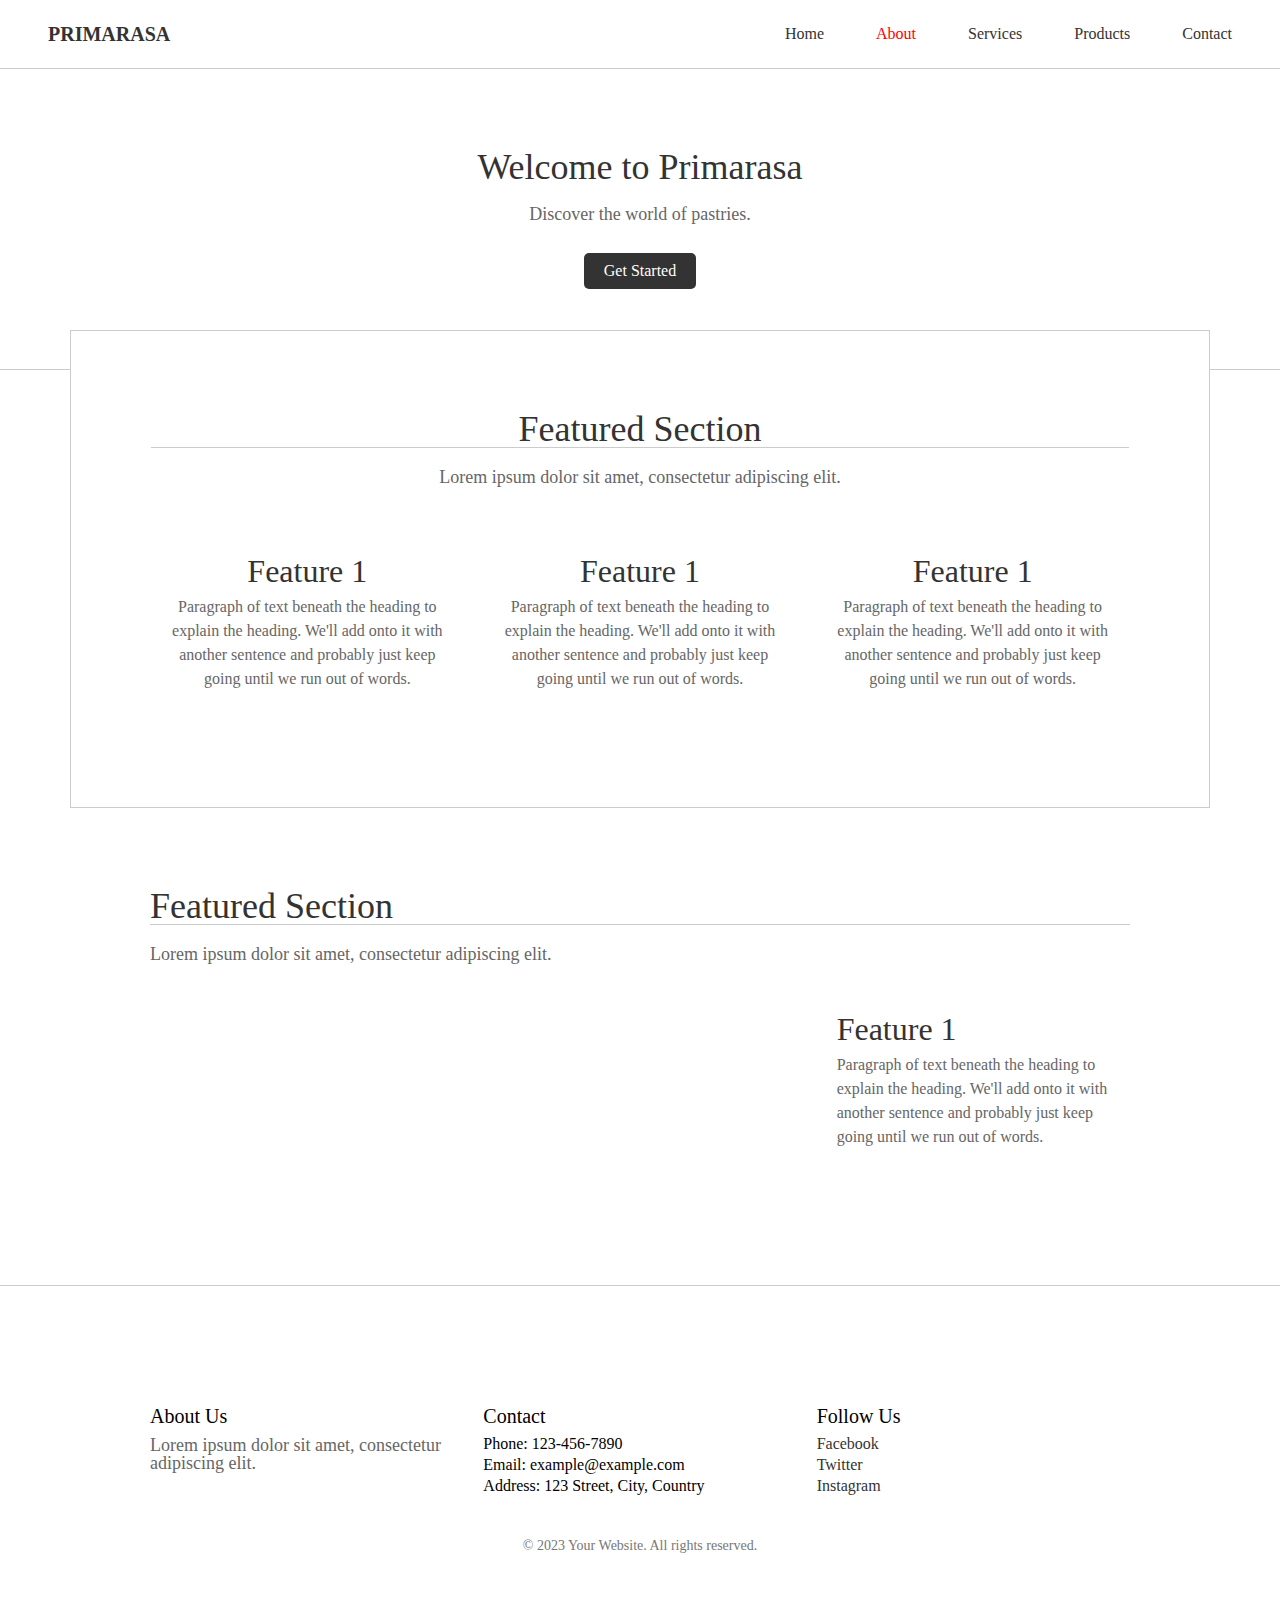
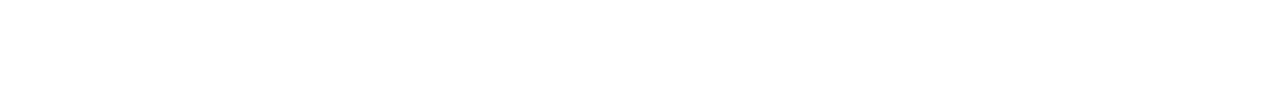
==== public/about.html @ 924fdeb0 "Added homepage and about page" ====
<!DOCTYPE html>
<html lang="en">
<head>
    <meta charset="UTF-8">
    <meta http-equiv="X-UA-Compatible" content="IE=edge">
    <meta name="viewport" content="width=device-width, initial-scale=1.0">
    <link rel="stylesheet" href="../css/reset.css">
    <link rel="stylesheet" href="../css/styles.css">
    <title>Primarasa - Bakery & Pastry Since 1986</title>
</head>
<body>
  <nav class="navbar">
    <a class="navbar-logo" href="../index.html">Primarasa</a>
    <ul>
      <li><a href="../index.html">Home</a></li>
      <li><a href="./about.html">About</a></li>
      <li class="dropdown">
        <a href="#" class="dropdown-toggle" data-dropdown="menu1">Services</a>
        <div id="menu1" class="dropdown-content">
          <a href="#">Service 1</a>
          <a href="#">Service 2</a>
          <a href="#">Service 3</a>
        </div>
      </li>
      <li class="dropdown">
        <a href="#" class="dropdown-toggle" data-dropdown="menu2">Products</a>
        <div id="menu2" class="dropdown-content">
          <a href="#">Product 1</a>
          <a href="#">Product 2</a>
          <a href="#">Product 3</a>
        </div>
      </li>
      <li><a href="#">Contact</a></li>
    </ul>
    <div class="navbar-toggle">
      <span class="hamburger-icon" data-dropdown="menu3">&#9776;</span>
    </div>
    <div id="menu3" class="sidebar">
      <div class="sidebar-header">
        <a class="navbar-logo" href="#">Primarasa</a>
        <div class="navbar-toggle">
          <span class="hamburger-icon" data-dropdown="menu3">&times;</span>
        </div>
      </div>
      <ul>
        <li><a href="../index.html">Home</a></li>
        <li><a href="./about.html">About</a></li>
        <li class="dropdown">
          <a href="#" class="dropdown-toggle" data-dropdown="menu4">Services</a>
          <div id="menu4" class="dropdown-content">
            <a href="#">Service 1</a>
            <a href="#">Service 2</a>
            <a href="#">Service 3</a>
          </div>
        </li>
        <li class="dropdown">
          <a href="#" class="dropdown-toggle" data-dropdown="menu5">Products</a>
          <div id="menu5" class="dropdown-content">
            <a href="#">Product 1</a>
            <a href="#">Product 2</a>
            <a href="#">Product 3</a>
          </div>
        </li>
        <li><a href="#">Contact</a></li>
      </ul>
    </div>
    <div class="off-canvas-backdrop"></div>
  </nav>

  <header class="hero">
    <div class="hero-content">
      <h1>Welcome to Primarasa</h1>
      <p>Discover the world of pastries.</p>
      <a href="#" class="btn">Get Started</a>
    </div>
  </header>

  <div class="container" style="text-align: center; border: 1px solid #ccc; margin-top: -40px; background-color: #fff;">
    <h2>Featured Section</h2>
    <p>Lorem ipsum dolor sit amet, consectetur adipiscing elit.</p>
    <div class="features">
        <div class="feature" style="border: none;">
          <img src="https://lh3.google.com/u/0/d/17FSILyT0HfunY53x13iSfXOCnuIy_7s8=w2486-h1500-iv2" alt="">
          <h3>Feature 1</h3>
          <p>Paragraph of text beneath the heading to explain the heading. We'll add onto it with another sentence and probably just keep going until we run out of words.</p>        
        </div>
        <div class="feature" style="border: none;">
          <img src="https://lh3.google.com/u/0/d/1uJYcuyYrwUlFAHHXkNBHKlHhfp1T-l94=w2486-h1500-iv2" alt="">
          <h3>Feature 1</h3>
          <p>Paragraph of text beneath the heading to explain the heading. We'll add onto it with another sentence and probably just keep going until we run out of words.</p>        
        </div>
        <div class="feature" style="border: none;">
          <img src="https://lh3.google.com/u/0/d/10mOMSt5FW4N1CyPb1hIPwhkOHcugvOdJ=w1475-h1500-iv2" alt="">
          <h3>Feature 1</h3>
          <p>Paragraph of text beneath the heading to explain the heading. We'll add onto it with another sentence and probably just keep going until we run out of words.</p>        
        </div>
    </div>
  </div>

  <div class="container">
    <h2>Featured Section</h2>
    <p>Lorem ipsum dolor sit amet, consectetur adipiscing elit.</p>
    <div class="features">
        <div class="feature" style="border: none; grid-column: span 2; grid-row: span 2;">
            <img src="https://lh3.google.com/u/0/d/1BPq8QBq6ICsTc3vh8OGceX1SjZL5cLBF=w1475-h1500-iv1" alt="">
        </div>
        <div class="feature" style="border: none; grid-column: span 1; grid-row: span 1;">
            <h3>Feature 1</h3>
            <p>Paragraph of text beneath the heading to explain the heading. We'll add onto it with another sentence and probably just keep going until we run out of words.</p>
        </div>
    </div>
  </div>

  <footer style="border-top: 1px solid #ccc;">
    <div class="container">
      <div class="features">
        <div class="footer-item">
          <h3>About Us</h3>
          <p>Lorem ipsum dolor sit amet, consectetur adipiscing elit.</p>
        </div>
        <div class="footer-item">
          <h3>Contact</h3>
          <ul>
            <li>Phone: 123-456-7890</li>
            <li>Email: example@example.com</li>
            <li>Address: 123 Street, City, Country</li>
          </ul>
        </div>
        <div class="footer-item">
          <h3>Follow Us</h3>
          <ul>
            <li><a href="#">Facebook</a></li>
            <li><a href="#">Twitter</a></li>
            <li><a href="#">Instagram</a></li>
          </ul>
        </div>
      </div>
      <div class="footer-bottom">
        <p>&copy; 2023 Your Website. All rights reserved.</p>
      </div>
    </div>
  </footer>
  
  <script src="../js/dropdown.js"></script>
  <script src="../js/hamburger.js"></script>
  <!-- <script src="../js/carousel.js"></script> -->
  <script src="../js/navlink-color.js"></script>
</body>
</html>
---- css/styles.css ----
/* Border box */
* {
    box-sizing: border-box;
}

/* Button styles */
.btn {
  display: inline-block;
  padding: 10px 20px;
  background-color: #333;
  color: #fff;
  text-decoration: none;
  border-radius: 5px;
  font-size: 16px;
}

.btn:hover {
  background-color: #555;
}

/* Image styles */
img {
  width: 100%;
  height: auto;
}

/* Navbar styles */
.navbar {
    padding: 10px 32px;
    background-color: #fff;
    border-bottom: 1px solid #ccc;
    display: flex;
    justify-content: space-between;
    align-items: center;
}

.navbar-logo {
  padding: 14px 16px;
  font-size: 20px;
  font-weight: bold;
  text-transform: uppercase;
  text-decoration: none;
  color: #333 !important;
}

.navbar > ul {
    list-style-type: none;
    margin: 0;
    padding: 0;
    display: flex;
    align-items: center;
}

.navbar > ul li {
  margin-right: 20px;
}

.navbar > ul li:last-child {
  margin-right: 0;
}

.navbar > ul li a {
    display: block;
    color: #333;
    text-align: center;
    padding: 14px 16px;
    text-decoration: none;
}

.navbar > ul li a:hover {
    background-color: #ddd;
}

/* Dropdown menu styles */
.dropdown {
    position: relative;
}

.dropdown-content {
  left: 0;
  right: 0;
  position: absolute;
  display: none;
  background-color: #fff;
  border: 1px solid #ddd;
  min-width: 160px;
  z-index: 1;
}

.dropdown-content a {
    display: block;
    color: #333;
    text-align: center;
    padding: 14px 16px;
    text-decoration: none;
}

.dropdown-content.active {
    display: block;
}

/* Burger styles */
.navbar-toggle {
  display: none;
  padding: 10px 10px;
}

.navbar-toggle:hover {
  background-color: #ddd;
}

.hamburger-icon {
  cursor: pointer;
}

/* Sidebar menu styles */
.sidebar {
  padding: 10px;
  background-color: #fff;
  border-right: 1px solid #ccc;
  display: flex;
  flex-direction: column;
  position: fixed;
  top: 0;
  left: -250px;
  width: 250px;
  height: 100%;
  z-index: 2;
  background-color: #fff;
}

.sidebar-header {
  display: flex;
  justify-content: space-between;
  align-items: center;
}

.sidebar ul {
  list-style: none;
  margin: 0;
  padding: 0;
  display: flex;
  flex-direction: column;
}

.sidebar ul li {
  padding: 10px;
}

.sidebar ul li a {
    display: block;
    color: #333;
    text-align: center;
    padding: 14px 16px;
    text-decoration: none;
}

.sidebar ul li a:hover {
    background-color: #ddd;
}

.sidebar.show {
  left: 0;
}

body.sidebar-active {
  overflow: hidden;
}

/* Backdrop styles */
.off-canvas-backdrop {
  position: fixed;
  top: 0;
  left: 0;
  width: 100%;
  height: 100%;
  background-color: rgba(0, 0, 0, 0.5);
  z-index: 1;
  display: none;
  pointer-events: none; /* Initially disable mouse events */
}

body.sidebar-active .off-canvas-backdrop {
  display: block;
  pointer-events: auto; /* Enable mouse events when navbar is active */
}

/* Hero styles */
.hero-main {
  background-color: #fff;
  border-bottom: 1px solid #ccc;
}

.hero {
  background-color: #fff;
  background-image: linear-gradient(rgba(255, 255, 255, 0.85), rgba(255, 255, 255, 0.85)), url("https://lh3.google.com/u/0/d/14Si05i2Z3oeXtsWQs8iAOzKDtFguVzVX=w1414-h1500-iv2");
  background-size: cover;
  background-position: center;
  border-bottom: 1px solid #ccc;
  padding: 80px;
  text-align: center;
}

.hero-content {
  max-width: 600px;
  margin: 0 auto;
}

.hero h1 {
  font-size: 36px;
  color: #333;
  margin-bottom: 20px;
}

.hero p {
  font-size: 18px;
  color: #666;
  margin-bottom: 30px;
}

/* Features styles */
.featured {
  background-color: #f5f5f5;
}

.container {
  max-width: 1320px;
  padding: 80px;
  margin: 0 auto;
}

.container h2 {
  font-size: 36px;
  color: #333;
  margin-bottom: 20px;
  border-bottom: 1px solid #ccc;
}

.container p {
  font-size: 18px;
  color: #666;
  margin-bottom: 30px;
}

.features {
  display: grid;
  grid-template: 1fr / repeat(3, 1fr);
  gap: 20px;
}

.feature {
  padding: 20px;
  background-color: #fff;
  border-radius: 5px;
  border: 1px solid #ccc;
}

.feature img {
  margin-bottom: 16px;
}

.feature h3 {
  font-size: 32px;
  color: #333;
  margin-bottom: 8px;
}

.feature p {
  font-size: 16px;
  line-height: 24px;
  color: #666;
  margin-bottom: 16px;
}

@media screen and (max-width: 767px) {
  .navbar > ul {
    display: none;
  }
  .navbar-toggle {
    display: block;
  }
  .container {
    max-width: 540px;
  }
  .features {
    grid-template: repeat(3, 1fr) / 1fr;
  }
}

@media screen and (min-width: 768px) {
  .navbar > ul {
    display: none;
  }
  .navbar-toggle {
    display: block;
  }
  .container {
    max-width: 720px;
  }
  .features {
    grid-template: repeat(3, 1fr) / 1fr;
  }
}

@media screen and (min-width: 992px) {
  .navbar > ul {
    display: none;
  }
  .navbar-toggle {
    display: block;
  }
  .container {
    max-width: 960px;
  }
  .features {
    grid-template: 1fr / repeat(3, 1fr);
  }
}

@media screen and (min-width: 1200px) {
  .navbar > ul {
    display: flex;
  }
  .navbar-toggle {
    display: none;
  }
  .container {
    max-width: 1140px;
  }
  .features {
    grid-template: 1fr / repeat(3, 1fr);
  }
}

@media screen and (min-width: 1400px) {
  .navbar > ul {
    display: flex;
  }
  .navbar-toggle {
    display: none;
  }
  .container {
    max-width: 1320px;
  }
  .features {
    grid-template: 1fr / repeat(3, 1fr);
  }
}

/* Carousel styles */
.carousel {
  width: 100%;
  height: 600px; /* Adjust the height as needed */
  position: relative;
  overflow: hidden;
}

.carousel-container {
  width: 100%;
  height: 100%;
  display: flex;
}

.carousel-slide {
  flex: 0 0 100%; /* Each slide takes 100% width */
  display: none;
}

.carousel-slide:first-child {
  display: block; /* Show the first slide by default */
}

.carousel-slide img {
  width: 100%;
  height: 100%;
  object-fit: cover;
}

.prev-button,
.next-button {
  position: absolute;
  top: 0;
  background-color: rgba(0, 0, 0, 0.5);
  color: #fff;
  padding: 10px 20px;
  height: 100%;
  border: none;
  cursor: pointer;
}

.prev-button {
  left: 0;
}

.next-button {
  right: 0;
}

/* Footer styles */
footer {
  background-color: #fff;
  padding: 40px 20px;
}

.footer-item h3 {
  font-size: 20px;
  margin-bottom: 10px;
}

.footer-item p {
  margin-bottom: 20px;
}

.footer-item ul {
  list-style: none;
  padding: 0;
}

.footer-item ul li {
  margin-bottom: 5px;
}

.footer-item ul li a {
  text-decoration: none;
  color: #333;
}

.footer-bottom {
  text-align: center;
  margin-top: 40px;
}

.footer-bottom p {
  font-size: 14px;
  color: #777;
}
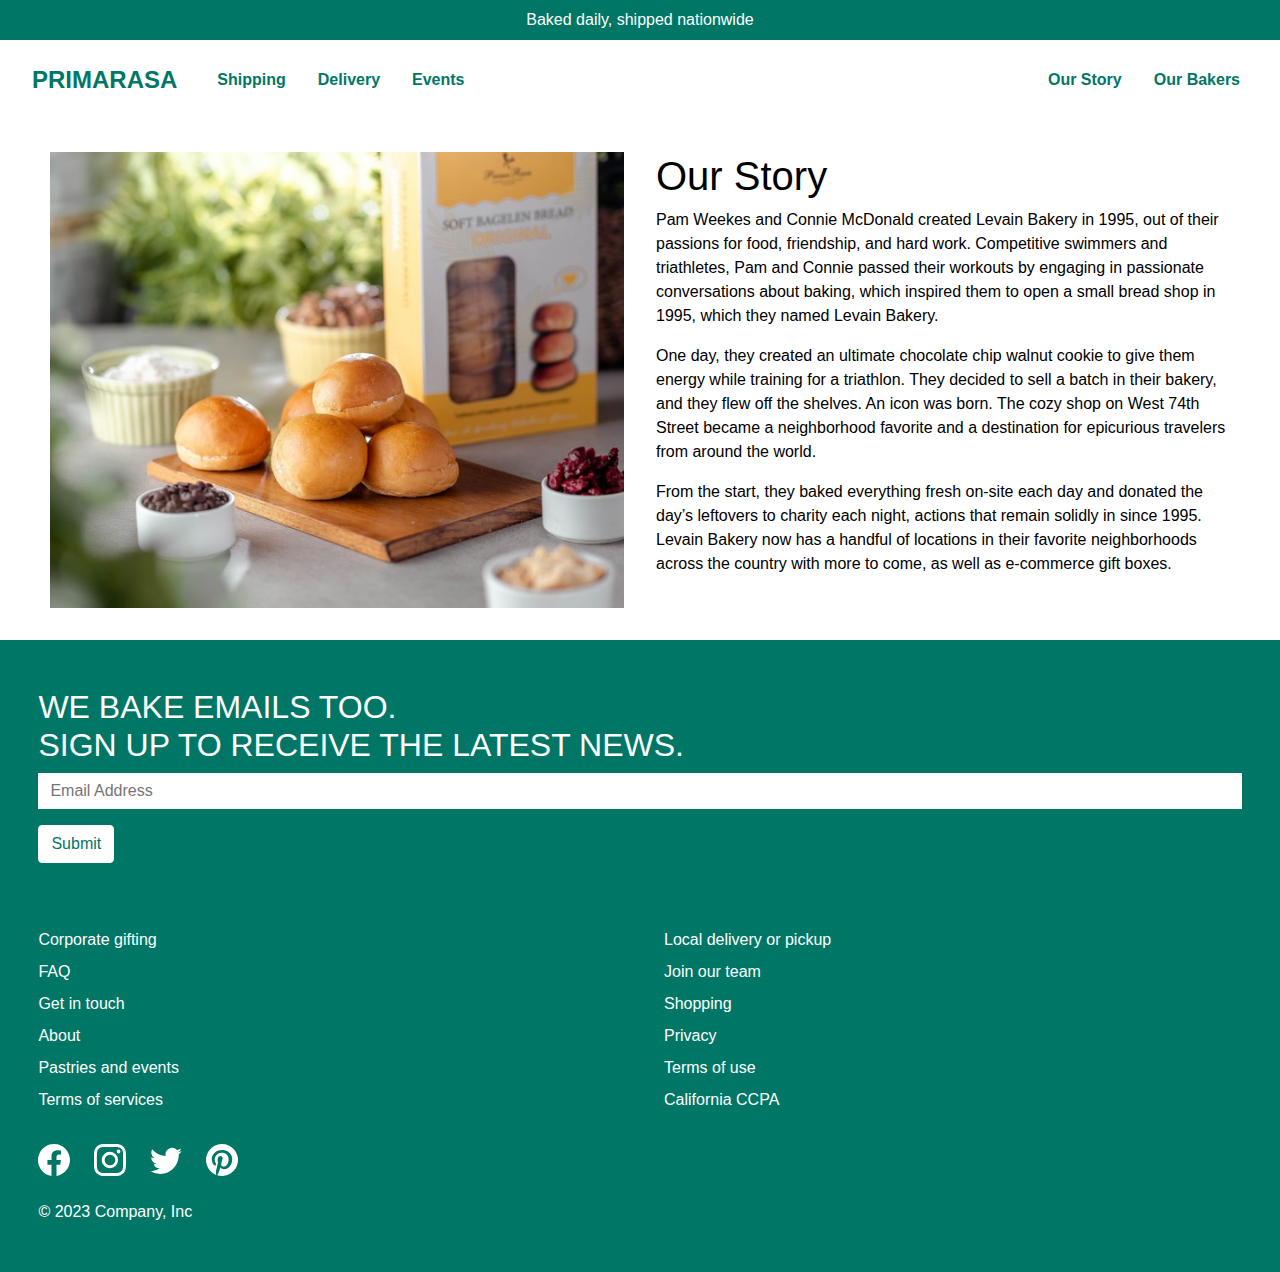
==== commit 1147f3ed: "Added footer and about page" ====
--- a/public/about.html
+++ b/public/about.html
@@ -4,146 +4,110 @@
     <meta charset="UTF-8">
     <meta http-equiv="X-UA-Compatible" content="IE=edge">
     <meta name="viewport" content="width=device-width, initial-scale=1.0">
-    <link rel="stylesheet" href="../css/reset.css">
-    <link rel="stylesheet" href="../css/styles.css">
-    <title>Primarasa - Bakery & Pastry Since 1986</title>
+    <title>Primarasa Bakery & Pastries | About</title>
+    <link rel="stylesheet" href="../css/normalize.css">
+    <link rel="stylesheet" href="../css/base.css">
+    <link rel="stylesheet" href="../css/components.css">
+    <link rel="stylesheet" href="../css/queries.css">
 </head>
-<body>
-  <nav class="navbar">
-    <a class="navbar-logo" href="../index.html">Primarasa</a>
-    <ul>
-      <li><a href="../index.html">Home</a></li>
-      <li><a href="./about.html">About</a></li>
-      <li class="dropdown">
-        <a href="#" class="dropdown-toggle" data-dropdown="menu1">Services</a>
-        <div id="menu1" class="dropdown-content">
-          <a href="#">Service 1</a>
-          <a href="#">Service 2</a>
-          <a href="#">Service 3</a>
+<body> 
+  <header>
+    <section>
+      <div class="global-banner" id="carousel1">
+        <div class="carousel-container">
+          <div href="#" class="carousel-item show">
+            <div class="global-banner-item-container">
+              <a href="#">Baked daily, shipped nationwide</a>
+            </div>
+          </div>
+          <div href="#" class="carousel-item">
+            <div class="global-banner-item-container">
+              <a href="#">Order your gift boxes today</a>
+            </div>
+          </div>
         </div>
-      </li>
-      <li class="dropdown">
-        <a href="#" class="dropdown-toggle" data-dropdown="menu2">Products</a>
-        <div id="menu2" class="dropdown-content">
-          <a href="#">Product 1</a>
-          <a href="#">Product 2</a>
-          <a href="#">Product 3</a>
+        <div class="prev-button"></div>
+        <div class="next-button"></div>
+      </div>
+    </section>
+    
+    <nav class="navbar">
+      <a href="../index.html" class="navbar-brand">PRIMARASA</a>
+      <svg xmlns="http://www.w3.org/2000/svg" width="2.5rem" height="2.5rem" fill="#076" viewBox="0 0 16 16" class="navbar-toggler">
+        <path fill-rule="evenodd" d="M2.5 12a.5.5 0 0 1 .5-.5h10a.5.5 0 0 1 0 1H3a.5.5 0 0 1-.5-.5zm0-4a.5.5 0 0 1 .5-.5h10a.5.5 0 0 1 0 1H3a.5.5 0 0 1-.5-.5zm0-4a.5.5 0 0 1 .5-.5h10a.5.5 0 0 1 0 1H3a.5.5 0 0 1-.5-.5z"/>
+      </svg>
+      <div class="navbar-collapse">
+          <a href="#" class="nav-link">Shipping</a>
+          <a href="#" class="nav-link">Delivery</a>
+          <a href="#" class="nav-link right">Events</a>
+          <a href="#" class="nav-link">Our Story</a>
+          <a href="#" class="nav-link">Our Bakers</a>
+      </div>
+    </nav>
+  </header>
+  <main>
+    <section>
+        <div class="container">
+            <div class="grid about-story">
+                <div class="story-image"></div>
+                <div class="story-container">
+                    <h1>Our Story</h1>
+                    <p>Pam Weekes and Connie McDonald created Levain Bakery in 1995, out of their passions for food, friendship, and hard work. Competitive swimmers and triathletes, Pam and Connie passed their workouts by engaging in passionate conversations about baking, which inspired them to open a small bread shop in 1995, which they named Levain Bakery.</p>
+                    <p>One day, they created an ultimate chocolate chip walnut cookie to give them energy while training for a triathlon. They decided to sell a batch in their bakery, and they flew off the shelves. An icon was born. The cozy shop on West 74th Street became a neighborhood favorite and a destination for epicurious travelers from around the world.</p>
+                    <p>From the start, they baked everything fresh on-site each day and donated the day’s leftovers to charity each night, actions that remain solidly in since 1995. Levain Bakery now has a handful of locations in their favorite neighborhoods across the country with more to come, as well as e-commerce gift boxes.</p>
+                    </p>
+                </div>
+            </div>
         </div>
-      </li>
-      <li><a href="#">Contact</a></li>
-    </ul>
-    <div class="navbar-toggle">
-      <span class="hamburger-icon" data-dropdown="menu3">&#9776;</span>
-    </div>
-    <div id="menu3" class="sidebar">
-      <div class="sidebar-header">
-        <a class="navbar-logo" href="#">Primarasa</a>
-        <div class="navbar-toggle">
-          <span class="hamburger-icon" data-dropdown="menu3">&times;</span>
-        </div>
-      </div>
-      <ul>
-        <li><a href="../index.html">Home</a></li>
-        <li><a href="./about.html">About</a></li>
-        <li class="dropdown">
-          <a href="#" class="dropdown-toggle" data-dropdown="menu4">Services</a>
-          <div id="menu4" class="dropdown-content">
-            <a href="#">Service 1</a>
-            <a href="#">Service 2</a>
-            <a href="#">Service 3</a>
+    </section>
+    <footer>
+        <div class="container footer">
+          <div class="footer-container">
+            <div class="grid footer-grid">
+              <div class="input-container">
+                <h2>WE BAKE EMAILS TOO.<br>SIGN UP TO RECEIVE THE LATEST NEWS.</h2>
+                <input type="email" class="form" placeholder="Email Address">
+                <button type="submit" class="btn secondary small">Submit</button>
+              </div>
+              <div class="footer-navs">
+                <div class="footer-item">
+                  <a href="#">Corporate gifting</a>
+                  <a href="#">FAQ</a>
+                  <a href="#">Get in touch</a>
+                  <a href="#">About</a>
+                  <a href="#">Pastries and events</a>
+                  <a href="#">Terms of services</a>  
+                </div>
+                <div class="footer-item">
+                  <a href="#">Local delivery or pickup</a>
+                  <a href="#">Join our team</a>
+                  <a href="#">Shopping</a>
+                  <a href="#">Privacy</a>
+                  <a href="#">Terms of use</a>
+                  <a href="#">California CCPA</a>  
+                </div>
+              </div>
+            </div>
+            <div class="social">
+              <svg xmlns="http://www.w3.org/2000/svg" width="2rem" height="2rem" fill="currentColor" class="bi bi-facebook" viewBox="0 0 16 16">
+                <path d="M16 8.049c0-4.446-3.582-8.05-8-8.05C3.58 0-.002 3.603-.002 8.05c0 4.017 2.926 7.347 6.75 7.951v-5.625h-2.03V8.05H6.75V6.275c0-2.017 1.195-3.131 3.022-3.131.876 0 1.791.157 1.791.157v1.98h-1.009c-.993 0-1.303.621-1.303 1.258v1.51h2.218l-.354 2.326H9.25V16c3.824-.604 6.75-3.934 6.75-7.951z"/>
+              </svg>
+              <svg xmlns="http://www.w3.org/2000/svg" width="2rem" height="2rem" fill="currentColor" class="bi bi-instagram" viewBox="0 0 16 16">
+                <path d="M8 0C5.829 0 5.556.01 4.703.048 3.85.088 3.269.222 2.76.42a3.917 3.917 0 0 0-1.417.923A3.927 3.927 0 0 0 .42 2.76C.222 3.268.087 3.85.048 4.7.01 5.555 0 5.827 0 8.001c0 2.172.01 2.444.048 3.297.04.852.174 1.433.372 1.942.205.526.478.972.923 1.417.444.445.89.719 1.416.923.51.198 1.09.333 1.942.372C5.555 15.99 5.827 16 8 16s2.444-.01 3.298-.048c.851-.04 1.434-.174 1.943-.372a3.916 3.916 0 0 0 1.416-.923c.445-.445.718-.891.923-1.417.197-.509.332-1.09.372-1.942C15.99 10.445 16 10.173 16 8s-.01-2.445-.048-3.299c-.04-.851-.175-1.433-.372-1.941a3.926 3.926 0 0 0-.923-1.417A3.911 3.911 0 0 0 13.24.42c-.51-.198-1.092-.333-1.943-.372C10.443.01 10.172 0 7.998 0h.003zm-.717 1.442h.718c2.136 0 2.389.007 3.232.046.78.035 1.204.166 1.486.275.373.145.64.319.92.599.28.28.453.546.598.92.11.281.24.705.275 1.485.039.843.047 1.096.047 3.231s-.008 2.389-.047 3.232c-.035.78-.166 1.203-.275 1.485a2.47 2.47 0 0 1-.599.919c-.28.28-.546.453-.92.598-.28.11-.704.24-1.485.276-.843.038-1.096.047-3.232.047s-2.39-.009-3.233-.047c-.78-.036-1.203-.166-1.485-.276a2.478 2.478 0 0 1-.92-.598 2.48 2.48 0 0 1-.6-.92c-.109-.281-.24-.705-.275-1.485-.038-.843-.046-1.096-.046-3.233 0-2.136.008-2.388.046-3.231.036-.78.166-1.204.276-1.486.145-.373.319-.64.599-.92.28-.28.546-.453.92-.598.282-.11.705-.24 1.485-.276.738-.034 1.024-.044 2.515-.045v.002zm4.988 1.328a.96.96 0 1 0 0 1.92.96.96 0 0 0 0-1.92zm-4.27 1.122a4.109 4.109 0 1 0 0 8.217 4.109 4.109 0 0 0 0-8.217zm0 1.441a2.667 2.667 0 1 1 0 5.334 2.667 2.667 0 0 1 0-5.334z"/>
+              </svg>
+              <svg xmlns="http://www.w3.org/2000/svg" width="2rem" height="2rem" fill="currentColor" class="bi bi-twitter" viewBox="0 0 16 16">
+                <path d="M5.026 15c6.038 0 9.341-5.003 9.341-9.334 0-.14 0-.282-.006-.422A6.685 6.685 0 0 0 16 3.542a6.658 6.658 0 0 1-1.889.518 3.301 3.301 0 0 0 1.447-1.817 6.533 6.533 0 0 1-2.087.793A3.286 3.286 0 0 0 7.875 6.03a9.325 9.325 0 0 1-6.767-3.429 3.289 3.289 0 0 0 1.018 4.382A3.323 3.323 0 0 1 .64 6.575v.045a3.288 3.288 0 0 0 2.632 3.218 3.203 3.203 0 0 1-.865.115 3.23 3.23 0 0 1-.614-.057 3.283 3.283 0 0 0 3.067 2.277A6.588 6.588 0 0 1 .78 13.58a6.32 6.32 0 0 1-.78-.045A9.344 9.344 0 0 0 5.026 15z"/>
+              </svg>
+              <svg xmlns="http://www.w3.org/2000/svg" width="2rem" height="2rem" fill="currentColor" class="bi bi-pinterest" viewBox="0 0 16 16">
+                <path d="M8 0a8 8 0 0 0-2.915 15.452c-.07-.633-.134-1.606.027-2.297.146-.625.938-3.977.938-3.977s-.239-.479-.239-1.187c0-1.113.645-1.943 1.448-1.943.682 0 1.012.512 1.012 1.127 0 .686-.437 1.712-.663 2.663-.188.796.4 1.446 1.185 1.446 1.422 0 2.515-1.5 2.515-3.664 0-1.915-1.377-3.254-3.342-3.254-2.276 0-3.612 1.707-3.612 3.471 0 .688.265 1.425.595 1.826a.24.24 0 0 1 .056.23c-.061.252-.196.796-.222.907-.035.146-.116.177-.268.107-1-.465-1.624-1.926-1.624-3.1 0-2.523 1.834-4.84 5.286-4.84 2.775 0 4.932 1.977 4.932 4.62 0 2.757-1.739 4.976-4.151 4.976-.811 0-1.573-.421-1.834-.919l-.498 1.902c-.181.695-.669 1.566-.995 2.097A8 8 0 1 0 8 0z"/>
+              </svg>
+            </div>
+            <p class="copyright">© 2023 Company, Inc</p>
           </div>
-        </li>
-        <li class="dropdown">
-          <a href="#" class="dropdown-toggle" data-dropdown="menu5">Products</a>
-          <div id="menu5" class="dropdown-content">
-            <a href="#">Product 1</a>
-            <a href="#">Product 2</a>
-            <a href="#">Product 3</a>
           </div>
-        </li>
-        <li><a href="#">Contact</a></li>
-      </ul>
-    </div>
-    <div class="off-canvas-backdrop"></div>
-  </nav>
-
-  <header class="hero">
-    <div class="hero-content">
-      <h1>Welcome to Primarasa</h1>
-      <p>Discover the world of pastries.</p>
-      <a href="#" class="btn">Get Started</a>
-    </div>
-  </header>
-
-  <div class="container" style="text-align: center; border: 1px solid #ccc; margin-top: -40px; background-color: #fff;">
-    <h2>Featured Section</h2>
-    <p>Lorem ipsum dolor sit amet, consectetur adipiscing elit.</p>
-    <div class="features">
-        <div class="feature" style="border: none;">
-          <img src="https://lh3.google.com/u/0/d/17FSILyT0HfunY53x13iSfXOCnuIy_7s8=w2486-h1500-iv2" alt="">
-          <h3>Feature 1</h3>
-          <p>Paragraph of text beneath the heading to explain the heading. We'll add onto it with another sentence and probably just keep going until we run out of words.</p>        
-        </div>
-        <div class="feature" style="border: none;">
-          <img src="https://lh3.google.com/u/0/d/1uJYcuyYrwUlFAHHXkNBHKlHhfp1T-l94=w2486-h1500-iv2" alt="">
-          <h3>Feature 1</h3>
-          <p>Paragraph of text beneath the heading to explain the heading. We'll add onto it with another sentence and probably just keep going until we run out of words.</p>        
-        </div>
-        <div class="feature" style="border: none;">
-          <img src="https://lh3.google.com/u/0/d/10mOMSt5FW4N1CyPb1hIPwhkOHcugvOdJ=w1475-h1500-iv2" alt="">
-          <h3>Feature 1</h3>
-          <p>Paragraph of text beneath the heading to explain the heading. We'll add onto it with another sentence and probably just keep going until we run out of words.</p>        
-        </div>
-    </div>
-  </div>
-
-  <div class="container">
-    <h2>Featured Section</h2>
-    <p>Lorem ipsum dolor sit amet, consectetur adipiscing elit.</p>
-    <div class="features">
-        <div class="feature" style="border: none; grid-column: span 2; grid-row: span 2;">
-            <img src="https://lh3.google.com/u/0/d/1BPq8QBq6ICsTc3vh8OGceX1SjZL5cLBF=w1475-h1500-iv1" alt="">
-        </div>
-        <div class="feature" style="border: none; grid-column: span 1; grid-row: span 1;">
-            <h3>Feature 1</h3>
-            <p>Paragraph of text beneath the heading to explain the heading. We'll add onto it with another sentence and probably just keep going until we run out of words.</p>
-        </div>
-    </div>
-  </div>
-
-  <footer style="border-top: 1px solid #ccc;">
-    <div class="container">
-      <div class="features">
-        <div class="footer-item">
-          <h3>About Us</h3>
-          <p>Lorem ipsum dolor sit amet, consectetur adipiscing elit.</p>
-        </div>
-        <div class="footer-item">
-          <h3>Contact</h3>
-          <ul>
-            <li>Phone: 123-456-7890</li>
-            <li>Email: example@example.com</li>
-            <li>Address: 123 Street, City, Country</li>
-          </ul>
-        </div>
-        <div class="footer-item">
-          <h3>Follow Us</h3>
-          <ul>
-            <li><a href="#">Facebook</a></li>
-            <li><a href="#">Twitter</a></li>
-            <li><a href="#">Instagram</a></li>
-          </ul>
-        </div>
-      </div>
-      <div class="footer-bottom">
-        <p>&copy; 2023 Your Website. All rights reserved.</p>
-      </div>
-    </div>
-  </footer>
-  
-  <script src="../js/dropdown.js"></script>
-  <script src="../js/hamburger.js"></script>
-  <!-- <script src="../js/carousel.js"></script> -->
-  <script src="../js/navlink-color.js"></script>
+    </footer>
+  </main>
+  <script src="../js/navbar-collapse.js"></script>
+  <script src="../js/carousel.js"></script>
 </body>
 </html>--- a/css/base.css
+++ b/css/base.css
@@ -0,0 +1,56 @@
+* {
+    box-sizing: border-box;
+    margin: 0;
+    padding: 0;
+    border: 0;
+    line-height: 1.5;
+    font-family: sans-serif;
+}
+
+img, svg {
+    display: block;
+}
+
+button {
+    cursor: pointer;
+    background-color: transparent;
+}
+
+a {
+    color: #06f;
+    text-decoration: underline;
+}
+
+h1, h2, h3, h4, h5, h6 {
+    margin: 0 0 0.5rem 0;
+    font-weight: 500;
+    line-height: 1.2;
+}
+
+h1 {
+    font-size: min(calc(1.375rem + 1.5vw), 2.5rem);
+}
+
+h2 {
+    font-size: min(calc(1.325rem + .9vw), 2rem);
+}
+
+h3 {
+    font-size: min(calc(1.3rem + .6vw), 1.75rem);
+}
+
+h4 {
+    font-size: min(calc(1.275rem + .3vw), 1.5rem);
+}
+
+h5 {
+    font-size: 1.25rem;
+}
+
+h6 {
+    font-size: 1rem;
+}
+
+p {
+    margin-bottom: 1rem;
+}--- a/css/components.css
+++ b/css/components.css
@@ -0,0 +1,421 @@
+.container {
+    width: min(94vw, 1320px);
+    margin: 0 auto;
+    padding: 0 0.75rem;
+}
+
+.btn {
+    cursor: pointer;
+    color: #fff;
+    background-color: #076;
+    border: 1px solid #076;
+    text-decoration: none;
+    padding: 0.5rem 1.5rem;
+    line-height: 1.5;
+    font-size: 1.25rem;
+    border-radius: 0.3rem;
+}
+
+.btn.secondary {
+    background-color: #fff;
+    border-color: #fff;
+    color: #076;
+}
+
+.btn.small {
+    padding: 0.375rem 0.75rem;
+    font-size: 1rem;
+    line-height: 1.5;
+    border-radius: 0.25rem;
+}
+
+/* carousel */
+.carousel-anchor {
+    position: relative;
+    overflow: hidden;
+}
+
+.carousel-container {
+    display: flex;
+}
+
+.carousel-container.slide-right {
+    transform: translateX(100%);
+    transition: transform .6s ease-in-out;
+    flex-direction: row-reverse;
+}
+
+.carousel-container.slide-left {
+    transform: translateX(-100%);
+    transition: transform .6s ease-in-out;
+    flex-direction: row;
+}
+
+.carousel-item {
+    display: none;
+    flex: 0 0 100%;
+    order: 0;
+}
+
+.carousel-item.lead {
+    order: 1;
+}
+
+.carousel-item.show {
+    display: block;
+}
+
+.prev-button {
+    position: absolute;
+    top: 0;
+    bottom: 0;
+    z-index: 1;
+    margin: auto 0;
+    width: 15%;
+    cursor: pointer;
+}
+
+.next-button {
+    position: absolute;
+    top: 0;
+    bottom: 0;
+    right: 0;
+    z-index: 1;
+    margin: auto 0;
+    width: 15%;
+    cursor: pointer;
+}
+
+/* global banner */
+.global-banner {
+    background-color: #076;
+    padding: 0.5rem 0;
+    position: relative;
+    overflow: hidden;
+}
+
+.global-banner a {
+    display: block;
+    color: #fff;
+    text-decoration: none;
+    text-align: center;
+}
+
+.global-banner .prev-button, .global-banner .next-button {
+    pointer-events: none;
+    cursor: none;
+}
+
+.global-banner-item-container {
+    display: flex;
+    justify-content: center;
+}
+
+/* navbar */
+.navbar {
+    padding: 1rem 2rem;
+    background-color: #fff;
+    display: flex;
+    align-items: center;
+    justify-content: space-between;
+    flex-wrap: wrap;
+    column-gap: 2rem;
+}
+
+.navbar-brand {
+    font-size: 1.5rem;
+    line-height: 3rem;
+    white-space: nowrap;
+    text-decoration: none;
+    font-weight: 700;
+    display: block;
+    color: #076;
+}
+
+.navbar-toggler {
+    cursor: pointer;
+}
+
+.navbar-collapse {
+    gap: 0 1rem;
+    height: 0;
+    display: none;
+    flex: 1 0 100%;
+    overflow: hidden;
+    -webkit-transition: height 0.35s ease;
+    -moz-transition: height 0.35s ease;
+    -ms-transition: height 0.35s ease;
+    -o-transition: height 0.35s ease;
+    transition: height 0.35s ease;
+    flex-direction: column;
+}
+
+.navbar-collapse.show {
+    display: flex;
+  }
+
+.nav-link {
+    font-weight: 700;
+    padding: 0.5rem;
+    text-decoration: none;
+    color: #076;
+}
+
+.nav-link.right {
+    margin-right: 0;
+}
+
+/* hero */
+.hero {
+    height: 500px;
+    margin-bottom: 5rem;
+    display: flex;
+    flex-direction: column;
+    justify-content: flex-end;
+    align-items: flex-start;
+    color: #fff;
+}
+
+.hero.show {
+    display: flex;
+}
+
+#carousel2 .prev-button {
+    margin-bottom: 1rem;
+    right: 50%;
+}
+
+#carousel2 .next-button {
+    margin-bottom: 1rem;
+    left: 50%;
+}
+
+.bg-1 {
+    background: linear-gradient(rgba(0,0,0,0.6) 100%, rgba(0,0,0,0.6) 100%), url(../assets/hampers_kotak_harian.JPG) center center no-repeat scroll;
+    background-size: cover;
+}
+
+.bg-2 {
+    background: linear-gradient(rgba(0,0,0,0.6) 100%, rgba(0,0,0,0.6) 100%), url(../assets/hampers_kotak_harian_2.JPG) center center no-repeat scroll;
+    background-size: cover;
+}
+
+.bg-3 {
+    background: linear-gradient(rgba(0,0,0,0.6) 100%, rgba(0,0,0,0.6) 100%), url(../assets/hampers_kotak_harian_3.JPG) center center no-repeat scroll;
+    background-size: cover;
+}
+
+.hero > h1 {
+    font-size: min(calc(1.425rem + 2.1vw), 3rem);
+    font-weight: 700;
+}
+
+.plead {
+    font-size: 1.25rem;
+    font-weight: 300;
+    margin-bottom: 1.5rem;
+}
+
+.hero-button-container {
+    display: flex;
+    flex-wrap: wrap;
+    justify-content: flex-start;
+    gap: 0.5rem;
+}
+
+.jumbotron {
+    display: flex;
+    flex-direction: column;
+    align-items: center;
+    text-align: center;
+    padding: 3rem 0;
+}
+
+.collection {
+    padding: 0 0 2rem 0;
+}
+
+.grid {
+    display: grid;
+    grid-template-columns: 1fr;
+    grid-auto-rows: 1fr;
+}
+
+.collection-item {
+    gap: 1rem;
+    margin: 1rem 1rem 3rem 1rem;
+}
+
+#carousel3 .prev-button {
+    margin-bottom: 0;
+    right: 50%;
+}
+
+#carousel3 .next-button {
+    margin-bottom: 0;
+    left: 50%;
+}
+
+.card {
+    display: flex;
+    flex-direction: column;
+    overflow: hidden;
+    background-color: #fff;
+    border: 1px solid #ccc;
+    border-radius: 0.375rem;
+}
+
+.card > * {
+    display: block;
+}
+
+.card > img {
+    max-width: 100%;
+}
+
+.card-body {
+    flex: 1 1 auto;
+    padding: 1rem;
+}
+
+.support {
+    padding: 2rem 0;
+}
+
+.support-container {
+    background-color: #076;
+    color: #fff;
+    padding: 2rem;
+    display: flex;
+    flex-direction: column;
+    justify-content: center;
+    align-items: flex-start;
+}
+
+.support-container > * {
+    display: block;
+}
+
+.support > img {
+    max-width: 100%;
+}
+
+.featured {
+    padding: 2rem 0;
+    gap: 2rem;
+}
+
+.featured .card{
+    text-align: start;
+    align-items: flex-start;
+    padding: 2rem;
+}
+
+.feature-icon-container {
+    padding: 1rem;
+    margin-bottom: 1rem;
+    background-color: #076;
+    border-radius: 0.75rem;
+}
+
+.featured-link {
+    display: flex;
+    align-items: center;
+    gap: 0 0.125rem;
+}
+
+footer {
+    background-color: #076;
+    color: #fff;
+}
+
+.footer {
+    padding: 3rem 0rem;
+}
+
+.footer-grid {
+    gap: 3rem;
+}
+
+.form {
+    padding: 0.375rem 0.75rem;
+    font-size: 1rem;
+    line-height: 1.5;
+    margin-bottom: 1rem;
+    width: 100%;
+}
+
+.input-container {
+    display: flex;
+    flex-direction: column;
+    align-items: flex-start;
+}
+
+.input-container > * {
+    display: block;
+}
+
+.footer-navs {
+    display: flex;
+    gap: 0 3rem;
+}
+
+.footer-navs > * {
+    display: block;
+}
+
+.footer-item {
+    flex: 0.5;
+    display: flex;
+    flex-direction: column;
+    align-items: flex-start;
+}
+
+.footer-item > a{
+    display: block;
+    text-decoration: none;
+    margin-bottom: 0.5rem;
+    color: #fff;
+}
+
+.footer-container {
+    display: flex;
+    flex-direction: column;
+    gap: 1.5rem 0;
+}
+
+.social-container > * {
+    display: block;
+}
+
+.social {
+    display: flex;
+    gap: 0 1.5rem;
+}
+
+.copyright {
+    margin-bottom: 0;
+}
+
+.about-story {
+    padding: 2rem 0;
+    gap: 2rem;
+}
+
+.about-story > * {
+    display: block;
+}
+
+.story-image {
+    background: url(../assets/BAGELEN\ BASAH\ DUS.JPG) center center no-repeat scroll;
+    background-size: cover;
+}
+
+.story-container {
+    display: flex;
+    flex-direction: column;
+}
+
+.story-containerstory > * {
+    display: block;
+}
--- a/css/queries.css
+++ b/css/queries.css
@@ -0,0 +1,40 @@
+@media (min-width: 576px){
+    .collection-item {
+        grid-template-columns: repeat(2, 1fr);
+    }
+    .support {
+        grid-template-columns: repeat(2, 1fr);
+    }
+}
+@media (min-width: 768px){
+    .collection-item {
+        grid-template-columns: repeat(3, 1fr);
+    }
+}
+@media (min-width: 992px){
+    .navbar-toggler {
+        display: none;
+    }
+    .navbar-collapse {
+        display: flex;
+        height: 100% !important;
+        flex: 1 0 0;
+        flex-direction: row;
+    }
+    .nav-link.right {
+        margin-right: auto;
+    }
+    .featured {
+        grid-template-columns: repeat(3, 1fr);
+    }
+    .footer {
+        grid-template-columns: repeat(2, 1fr);
+    }
+}
+@media (min-width: 1200px){
+    .about-story {
+        grid-template-columns: repeat(2, 1fr);
+    }
+}
+@media (min-width: 1400px){
+}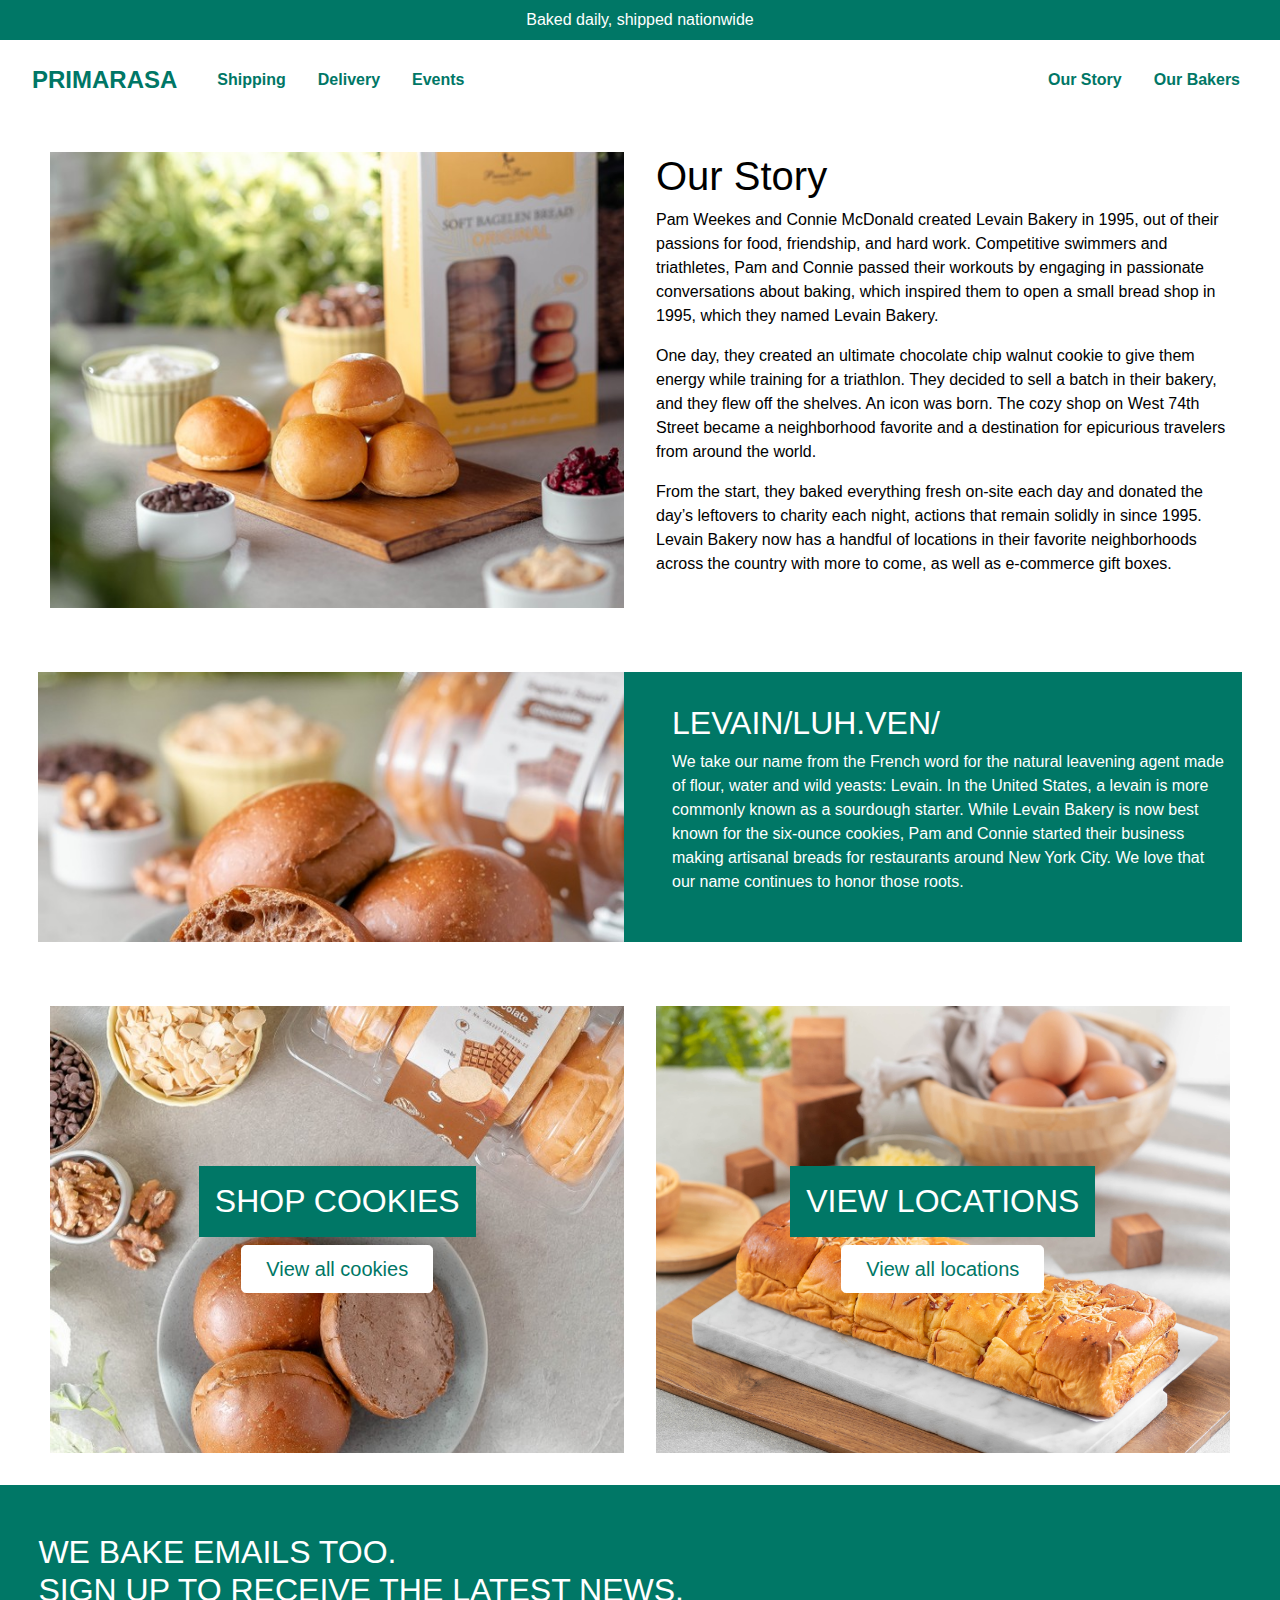
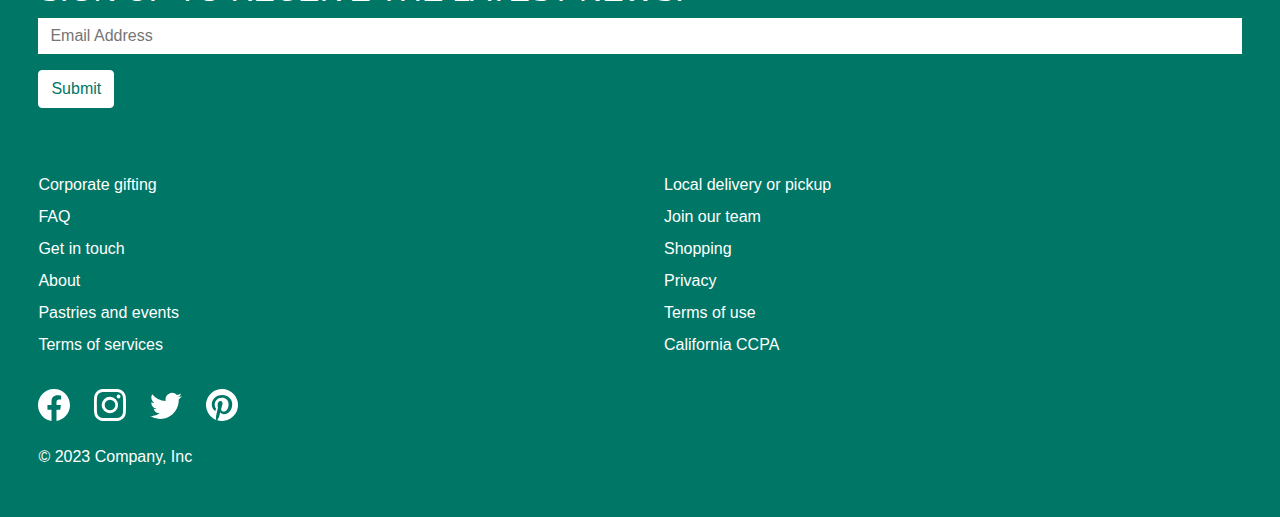
==== commit 0f995b83: "Added more sections in about page" ====
--- a/public/about.html
+++ b/public/about.html
@@ -60,6 +60,32 @@
             </div>
         </div>
     </section>
+    <section>
+        <div class="container container-2">
+            <div class="grid about-story-2">
+                <div class="story-image-2"></div>
+                <div class="story-container-2">
+                    <h2>LEVAIN/LUH.VEN/</h2>
+                    <p>We take our name from the French word for the natural leavening agent made of flour, water and wild yeasts: Levain. In the United States, a levain is more commonly known as a sourdough starter. While Levain Bakery  is now best known for the six-ounce cookies, Pam and Connie started their business making artisanal breads for restaurants around New York City. We love that our name continues to honor those roots.</p>
+                    </p>
+                </div>
+            </div>
+        </div>
+    </section>
+    <section>
+        <div class="container">
+            <div class="grid about-story">
+                <div class="story-image-3 content">
+                    <h2>SHOP COOKIES</h2>
+                    <button class="btn secondary">View all cookies</button>
+                </div>
+                <div class="story-image-4 content">
+                    <h2>VIEW LOCATIONS</h2>
+                    <button class="btn secondary">View all locations</button>
+                </div>
+            </div>
+        </div>
+    </section>
     <footer>
         <div class="container footer">
           <div class="footer-container">
--- a/css/components.css
+++ b/css/components.css
@@ -411,6 +411,35 @@
     background-size: cover;
 }
 
+.story-image-2 {
+    background: url(../assets/BAGELEN\ BASAH\ COKLAT\ CUP.JPG) center center no-repeat scroll;
+    background-size: cover;
+}
+
+.story-image-3 {
+    background: url(../assets/BAGELEN\ BASAH\ COKLAT\ CUP_2.JPG) center center no-repeat scroll;
+    background-size: cover;
+}
+
+.story-image-4 {
+    background: url(../assets/ROTI\ RUSSIAN\ TWIST.JPG) center center no-repeat scroll;
+    background-size: cover;
+}
+
+.content {
+    display: flex;
+    flex-direction: column;
+    justify-content: center;
+    align-items: center;
+    padding: 10rem 0;
+}
+
+.content > h2 {
+    color: #fff;
+    background-color: #076;
+    padding: 1rem;
+}
+
 .story-container {
     display: flex;
     flex-direction: column;
@@ -419,3 +448,20 @@
 .story-containerstory > * {
     display: block;
 }
+
+.about-story-2 {
+    background-color: #076;
+    gap: 2rem;
+}
+
+.container-2 {
+    padding: 2rem 0;
+}
+
+.story-container-2 {
+    padding: 2rem 1rem;
+}
+
+.story-container-2 > * {
+    color: #fff;
+}
--- a/css/queries.css
+++ b/css/queries.css
@@ -32,7 +32,7 @@
     }
 }
 @media (min-width: 1200px){
-    .about-story {
+    .about-story, .about-story-2 {
         grid-template-columns: repeat(2, 1fr);
     }
 }
